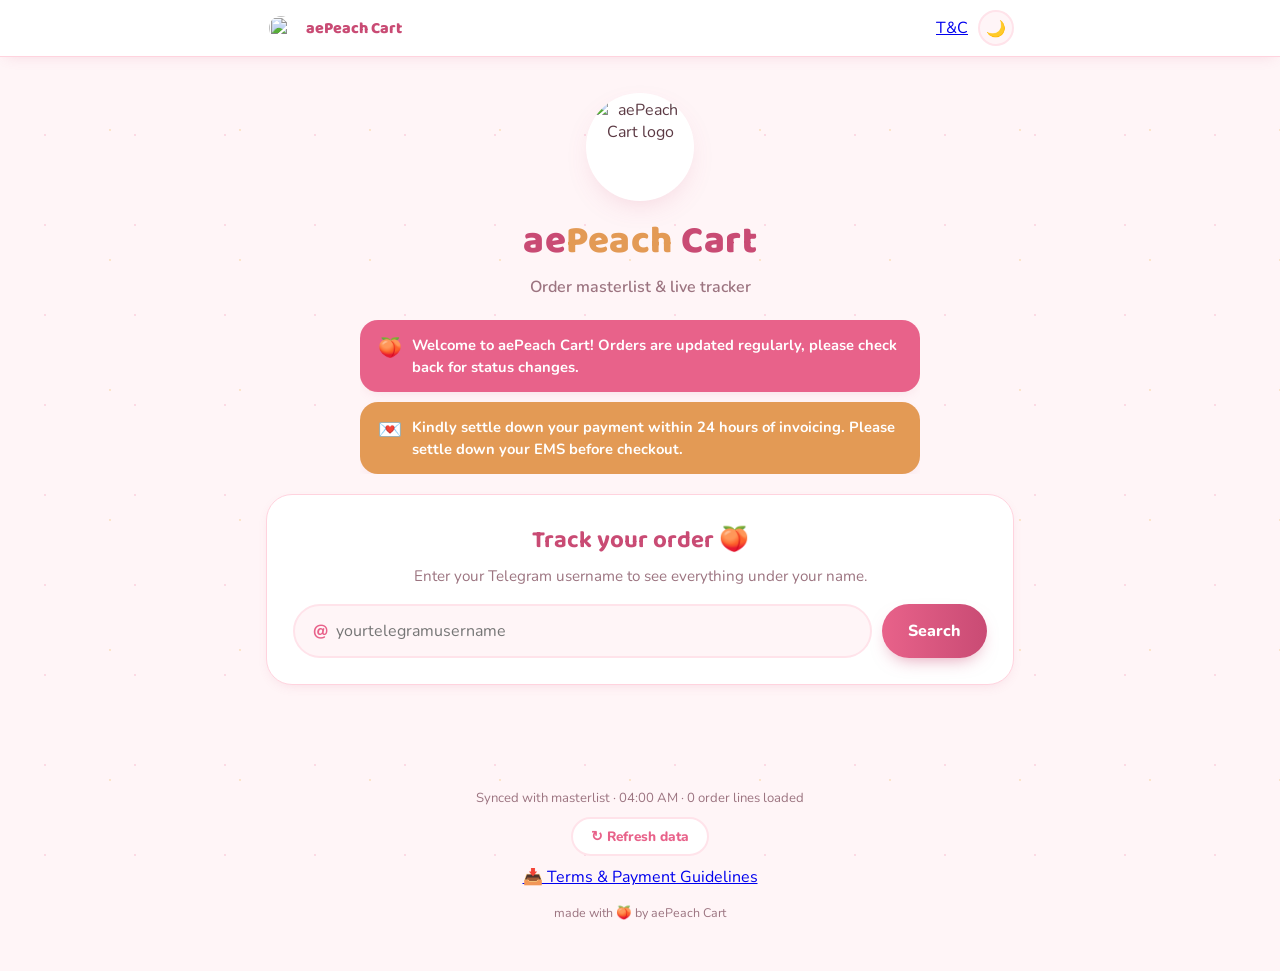
==== index.html @ 9465589e "Update index.html" ====
<!DOCTYPE html>
<html lang="en">
<head>
<meta charset="UTF-8">
<meta name="viewport" content="width=device-width, initial-scale=1.0">
<title>aePeach Cart — Order Tracker</title>
<meta name="description" content="Track your aePeach Cart group order by Telegram username.">
<link rel="icon" href="https://i.ibb.co/PGzPNH41/pcart.png">
<link rel="preconnect" href="https://fonts.googleapis.com">
<link rel="preconnect" href="https://fonts.gstatic.com" crossorigin>
<link href="https://fonts.googleapis.com/css2?family=Baloo+2:wght@500;600;700;800&family=Nunito:wght@400;600;700;800&display=swap" rel="stylesheet">
<link rel="stylesheet" href="style.css">
<script>
  // Applies saved theme before first paint, avoiding a light-mode flash.
  (function () {
    var saved = localStorage.getItem("aepeach-theme");
    if (saved === "dark" || saved === "light") {
      document.documentElement.setAttribute("data-theme", saved);
    } else if (window.matchMedia && window.matchMedia("(prefers-color-scheme: dark)").matches) {
      document.documentElement.setAttribute("data-theme", "dark");
    }
  })();
</script>
</head>
<body>

<div class="bg-sparkles" aria-hidden="true"></div>

<!-- Sticky header box -->
<header class="site-header">
  <div class="site-header__inner">
    <img src="https://i.ibb.co/PGzPNH41/pcart.png" alt="" class="site-header__logo" aria-hidden="true">
    <span class="site-header__name">aePeach Cart</span>
    <a href="terms.html" class="site-header__link">T&amp;C</a>
    <button id="themeToggle" class="theme-toggle" type="button" aria-label="Toggle dark mode">🌙</button>
  </div>
</header>

<section class="hero">
  <div class="hero__logo-wrap" id="heroLogoWrap">
    <img src="https://i.ibb.co/PGzPNH41/pcart.png" alt="aePeach Cart logo" class="hero__logo" id="logoImg">
  </div>
  <div class="hero__title-wrap" id="heroTitleWrap">
    <div>
      <h1 class="hero__title">ae<span>Peach</span> Cart</h1>
      <p class="hero__tagline">Order masterlist &amp; live tracker</p>
    </div>
  </div>

  <!-- ============================================================
       ANNOUNCEMENT BOXES
       These boxes are generated automatically from config.js —
       to add, remove, or edit a box, edit CONFIG.announcements
       in config.js. Nothing here needs to change.
       ============================================================ -->
  <div class="announcements" id="announcements">
    <div class="announcements__inner" id="announcementsInner"></div>
  </div>
</section>

<main>

  <!-- Search -->
  <section class="card search-card" aria-labelledby="searchHeading">
    <h2 id="searchHeading">Track your order 🍑</h2>
    <p class="muted">Enter your Telegram username to see everything under your name.</p>
    <form id="searchForm" class="search-form" autocomplete="off">
      <div class="search-input-wrap">
        <span class="search-at" aria-hidden="true">@</span>
        <input
          type="text"
          id="searchInput"
          placeholder="yourtelegramusername"
          aria-label="Telegram username"
          inputmode="text"
        >
      </div>
      <button type="submit" class="btn btn--primary">Search</button>
    </form>

    <!-- Recent searches — filled in automatically, saved in the visitor's
         own browser so they don't need to retype their username. -->
    <div class="recent-searches" id="recentSearches" hidden>
      <span class="recent-searches__label">Recent:</span>
      <div class="recent-searches__chips" id="recentChips"></div>
      <button type="button" class="recent-searches__clear" id="clearRecent">Clear</button>
    </div>

    <p id="searchMeta" class="search-meta" hidden></p>
  </section>

  <!-- Dashboard (appears after a search) -->
  <section class="dashboard" id="dashboard" hidden aria-labelledby="dashboardHeading">
    <h2 id="dashboardHeading" class="dashboard__title">Your order summary</h2>
    <div class="stat-grid">
      <div class="stat-card stat-card--total">
        <span class="stat-card__icon" aria-hidden="true">🧾</span>
        <span class="stat-card__num" id="statTotal">0</span>
        <span class="stat-card__label">Total Orders</span>
      </div>
      <div class="stat-card stat-card--secured">
        <span class="stat-card__icon" aria-hidden="true">🌱</span>
        <span class="stat-card__num" id="statSecured">0</span>
        <span class="stat-card__label">Secured</span>
      </div>
      <div class="stat-card stat-card--transit">
        <span class="stat-card__icon" aria-hidden="true">🚚</span>
        <span class="stat-card__num" id="statTransit">0</span>
        <span class="stat-card__label">In Transit</span>
      </div>
      <div class="stat-card stat-card--postage">
        <span class="stat-card__icon" aria-hidden="true">📦</span>
        <span class="stat-card__num" id="statPostage">0</span>
        <span class="stat-card__label">Ready for Postage</span>
      </div>
      <div class="stat-card stat-card--complete">
        <span class="stat-card__icon" aria-hidden="true">🍑</span>
        <span class="stat-card__num" id="statComplete">0</span>
        <span class="stat-card__label">Complete</span>
      </div>
      <div class="stat-card stat-card--cancel">
        <span class="stat-card__icon" aria-hidden="true">❌</span>
        <span class="stat-card__num" id="statCancel">0</span>
        <span class="stat-card__label">Cancel</span>
      </div>
    </div>

    <div class="filter-row" id="filterRow" hidden>
      <label for="statusFilter" class="filter-row__label">Filter by status:</label>
      <select id="statusFilter" class="filter-select">
        <option value="all">All Statuses</option>
        <option value="Secured">Secured</option>
        <option value="In Transit">In Transit</option>
        <option value="Ready for Postage">Ready for Postage</option>
        <option value="Complete">Complete</option>
        <option value="Cancel">Cancel</option>
      </select>
      <button type="button" id="checkoutBtn" class="btn btn--primary btn--small" hidden>
        🛒 Checkout
      </button>
    </div>
  </section>

  <!-- Results -->
  <section class="results" id="results" aria-live="polite"></section>

</main>

<footer class="site-footer">
  <p id="syncStatus" class="sync-status">Connecting to masterlist…</p>
  <button id="refreshBtn" class="btn btn--ghost btn--small" type="button">↻ Refresh data</button>
  <a href="terms.html" class="footer-link">📥 Terms &amp; Payment Guidelines</a>
  <p class="footer-credit">made with 🍑 by aePeach Cart</p>
</footer>

<!-- ============================================================
     CHECKOUT MODAL
     Opens when the customer taps "Checkout". Lists their items that
     are Ready for Postage, lets them copy the list, then continue
     to Telegram. Edit the Telegram link in config.js if it changes.
     ============================================================ -->
<div class="modal-overlay" id="checkoutModal" hidden>
  <div class="modal" role="dialog" aria-modal="true" aria-labelledby="checkoutModalTitle">
    <button type="button" class="modal__close" id="checkoutModalClose" aria-label="Close checkout">×</button>
    <h2 id="checkoutModalTitle">📦 Ready for Postage</h2>
    <p class="muted">Copy this list and send it to us on Telegram to arrange postage. You can only checkout when the postage is open. </p>
    <div class="checkout-list" id="checkoutList"></div>
    <div class="modal__actions">
      <button type="button" class="btn btn--ghost" id="copyCheckoutBtn">📋 Copy list</button>
      <a class="btn btn--primary" id="telegramCheckoutBtn" href="https://t.me/aepeachcart/8442" target="_blank" rel="noopener">
        Checkout →
      </a>
    </div>
  </div>
</div>

<script src="config.js"></script>
<script src="app.js"></script>
</body>
</html>
---- style.css ----
/* ============================================================
   aePeach Cart — THEME
   Palette pulled from the logo: blush pink, rose, peach, leaf
   green and sparkle gold, on a soft cream-pink backdrop.
   ============================================================ */

:root {
  --bg: #fff5f7;
  --bg-card: #ffffff;
  --pink-soft: #ffe3ea;
  --pink: #f6a8bf;
  --pink-deep: #e8628a;
  --pink-deeper: #c94b74;
  --peach: #fbc28c;
  --peach-deep: #e39a55;
  --gold: #f3c57a;
  --gold-deep: #b9862c;
  --lilac: #dba6cf;
  --lilac-deep: #914f83;
  --leaf: #8fbf7b;
  --leaf-deep: #3f6b2e;
  --rose-muted: #c97b84;
  --rose-muted-deep: #8a3a42;
  --ink: #5c3a44;
  --ink-muted: #9c7480;
  --line: #ffd3de;
  --radius-lg: 26px;
  --radius-md: 18px;
  --radius-sm: 12px;
  --shadow: 0 10px 30px -12px rgba(201, 75, 116, 0.25);
  --shadow-sm: 0 4px 14px -6px rgba(201, 75, 116, 0.2);
}

:root[data-theme="dark"] {
  --bg: #1c1420;
  --bg-card: #26192b;
  --pink-soft: #3d2836;
  --pink: #f6a8bf;
  --pink-deep: #f091ac;
  --pink-deeper: #ffb8cf;
  --peach: #fbc28c;
  --peach-deep: #f2a862;
  --gold: #f3c57a;
  --gold-deep: #f7d18f;
  --lilac: #dba6cf;
  --lilac-deep: #eabce0;
  --leaf: #8fbf7b;
  --leaf-deep: #a9d896;
  --rose-muted: #c97b84;
  --rose-muted-deep: #f0adb4;
  --ink: #f3e6ec;
  --ink-muted: #cba9b8;
  --line: #3d2836;
  --shadow: 0 10px 30px -12px rgba(0,0,0,0.55);
  --shadow-sm: 0 4px 14px -6px rgba(0,0,0,0.45);
}

* { box-sizing: border-box; }

html { scroll-behavior: smooth; scroll-padding-top: 76px; }

body {
  margin: 0;
  background: var(--bg);
  color: var(--ink);
  font-family: "Nunito", system-ui, sans-serif;
  min-height: 100vh;
  position: relative;
  overflow-x: hidden;
  transition: background-color 0.25s, color 0.25s;
}

/* Ambient sparkle backdrop */
.bg-sparkles {
  position: fixed;
  inset: 0;
  z-index: -1;
  pointer-events: none;
  background-image:
    radial-gradient(circle, rgba(246,168,191,0.35) 1.5px, transparent 1.5px),
    radial-gradient(circle, rgba(243,197,122,0.35) 1.5px, transparent 1.5px);
  background-size: 90px 90px, 130px 130px;
  background-position: 0 0, 45px 65px;
}

h1, h2, h3 {
  font-family: "Baloo 2", "Nunito", system-ui, sans-serif;
  color: var(--pink-deeper);
  margin: 0 0 6px;
}

.muted { color: var(--ink-muted); margin: 4px 0 0; font-size: 0.95rem; }

/* ============================================================
   ANNOUNCEMENT BOXES
   Two permanent boxes shown under the "aePeach Cart" title.
   Colors are flat (no gradient). To change text/emoji, edit
   config.js — not this file.
   ============================================================ */
.announcements {
  max-width: 560px;
  margin: 22px auto 0;
  display: grid;
  grid-template-rows: 1fr;
  text-align: left;
  transition: grid-template-rows 0.4s cubic-bezier(0.4, 0, 0.2, 1), margin 0.4s cubic-bezier(0.4, 0, 0.2, 1), opacity 0.3s ease;
}
.announcements > * { min-height: 0; overflow: hidden; }
.announcements.is-collapsed {
  grid-template-rows: 0fr;
  margin-top: 0;
  margin-bottom: 0;
  opacity: 0;
}
.announcements__inner {
  display: flex;
  flex-direction: column;
  gap: 10px;
}
.announcement-box {
  display: flex;
  align-items: flex-start;
  gap: 10px;
  padding: 14px 18px;
  border-radius: var(--radius-md);
  color: #fff;
  box-shadow: var(--shadow-sm);
}
.announcement-box--c1 { background: var(--pink-deep); }
.announcement-box--c2 { background: var(--peach-deep); }
.announcement-box--c3 { background: var(--lilac-deep); }
.announcement-box--c4 { background: var(--leaf-deep); }
.announcement-box__emoji {
  flex: 0 0 auto;
  font-size: 1.2rem;
  line-height: 1.5;
}
.announcement-box__text {
  margin: 0;
  font-weight: 700;
  font-size: 0.92rem;
  line-height: 1.5;
}

/* ---------------- Sticky header box ---------------- */
.site-header {
  position: sticky;
  top: 0;
  z-index: 40;
  background: var(--bg-card);
  border-bottom: 1px solid var(--line);
  box-shadow: var(--shadow-sm);
}
.site-header__inner {
  max-width: 780px;
  margin: 0 auto;
  padding: 10px 16px;
  display: flex;
  align-items: center;
  gap: 10px;
}
.site-header__logo {
  width: 30px;
  height: 30px;
  border-radius: 50%;
  object-fit: contain;
  background: #fff;
  padding: 3px;
  flex-shrink: 0;
}
.site-header__name {
  font-family: "Baloo 2", sans-serif;
  font-weight: 800;
  color: var(--pink-deeper);
  flex: 1;
}
.theme-toggle {
  flex-shrink: 0;
  width: 36px;
  height: 36px;
  border-radius: 50%;
  border: 2px solid var(--pink-soft);
  background: var(--bg);
  color: var(--ink);
  font-size: 1rem;
  display: flex;
  align-items: center;
  justify-content: center;
  cursor: pointer;
}
.theme-toggle:hover { border-color: var(--pink); }

/* ---------------- Hero ---------------- */
.hero {
  text-align: center;
  padding: 36px 20px 20px;
}
.hero__logo-wrap {
  display: grid;
  grid-template-rows: 1fr;
  margin-bottom: 10px;
  transition: grid-template-rows 0.4s cubic-bezier(0.4, 0, 0.2, 1), margin 0.4s cubic-bezier(0.4, 0, 0.2, 1);
}
.hero__logo-wrap > * { min-height: 0; overflow: hidden; }
.hero__logo-wrap.is-collapsed {
  grid-template-rows: 0fr;
  margin-bottom: 0;
}
.hero__logo {
  display: block;
  width: 108px;
  height: 108px;
  object-fit: contain;
  border-radius: 50%;
  background: #fff;
  box-shadow: var(--shadow);
  padding: 6px;
  margin: 0 auto;
  transition: opacity 0.3s ease, transform 0.35s cubic-bezier(0.4, 0, 0.2, 1);
}
.hero__logo-wrap.is-collapsed .hero__logo {
  opacity: 0;
  transform: scale(0.6);
}
.hero__logo--fallback {
  display: flex;
  align-items: center;
  justify-content: center;
  font-size: 3rem;
  box-sizing: border-box;
}
.hero__title-wrap {
  display: grid;
  grid-template-rows: 1fr;
  transition: grid-template-rows 0.4s cubic-bezier(0.4, 0, 0.2, 1);
}
.hero__title-wrap > * { min-height: 0; overflow: hidden; }
.hero__title-wrap.is-collapsed { grid-template-rows: 0fr; }
.hero__title {
  font-size: 2.4rem;
  font-weight: 800;
  letter-spacing: 0.5px;
  margin: 0 0 4px;
}
.hero__title span { color: var(--peach-deep); }
.hero__tagline {
  color: var(--ink-muted);
  font-weight: 600;
  margin: 4px 0 0;
}

main {
  max-width: 780px;
  margin: 0 auto;
  padding: 0 16px 60px;
  display: flex;
  flex-direction: column;
  gap: 24px;
}

.card {
  background: var(--bg-card);
  border: 1px solid var(--line);
  border-radius: var(--radius-lg);
  padding: 26px;
  box-shadow: var(--shadow-sm);
  transition: background-color 0.25s, border-color 0.25s, box-shadow 0.2s, transform 0.2s;
}

/* ---------------- Motion ---------------- */
@keyframes fadeInUp {
  from { opacity: 0; transform: translateY(10px); }
  to { opacity: 1; transform: translateY(0); }
}
.fade-in { animation: fadeInUp 0.35s ease both; }

/* ---------------- Search ---------------- */
.search-card { text-align: center; }
.search-form {
  display: flex;
  gap: 10px;
  margin-top: 18px;
  flex-wrap: wrap;
  justify-content: center;
}
.search-input-wrap {
  display: flex;
  align-items: center;
  background: var(--bg);
  border: 2px solid var(--pink-soft);
  border-radius: 999px;
  padding: 4px 4px 4px 18px;
  flex: 1;
  min-width: 220px;
  transition: border-color 0.2s;
}
.search-input-wrap:focus-within { border-color: var(--pink); }
.search-at { color: var(--pink-deep); font-weight: 800; margin-right: 4px; }
#searchInput {
  border: none;
  background: transparent;
  outline: none;
  font-family: inherit;
  font-size: 1rem;
  padding: 10px 4px;
  flex: 1;
  color: var(--ink);
}
.btn {
  border: none;
  border-radius: 999px;
  padding: 12px 26px;
  font-family: "Nunito", sans-serif;
  font-weight: 800;
  font-size: 1rem;
  cursor: pointer;
  transition: transform 0.15s, box-shadow 0.15s, opacity 0.15s;
}
.btn:active { transform: scale(0.97); }
.btn--primary {
  background: linear-gradient(90deg, var(--pink-deep), var(--pink-deeper));
  color: #fff;
  box-shadow: 0 8px 18px -8px rgba(201,75,116,0.6);
}
.btn--primary:hover { box-shadow: 0 10px 22px -6px rgba(201,75,116,0.7); }
.btn--ghost {
  background: var(--bg-card);
  color: var(--pink-deep);
  border: 2px solid var(--pink-soft);
}
.btn--ghost:hover { border-color: var(--pink); }
.btn--small { padding: 8px 18px; font-size: 0.85rem; }
.btn:disabled { opacity: 0.5; cursor: default; }

/* ---------------- Recent searches ---------------- */
.recent-searches {
  margin-top: 14px;
  align-items: center;
  gap: 8px;
  flex-wrap: wrap;
  justify-content: center;
}
.recent-searches:not([hidden]) { display: flex; }
.recent-searches__label {
  font-size: 0.78rem;
  font-weight: 700;
  color: var(--ink-muted);
}
.recent-searches__chips {
  display: flex;
  gap: 6px;
  flex-wrap: wrap;
  justify-content: center;
}
.recent-chip {
  background: var(--bg);
  border: 1.5px solid var(--pink-soft);
  color: var(--pink-deep);
  border-radius: 999px;
  padding: 5px 12px;
  font-size: 0.78rem;
  font-weight: 700;
  cursor: pointer;
  transition: border-color 0.15s, background-color 0.15s;
}
.recent-chip:hover { border-color: var(--pink); background: var(--pink-soft); }
.recent-searches__clear {
  background: none;
  border: none;
  color: var(--ink-muted);
  font-size: 0.75rem;
  font-weight: 700;
  text-decoration: underline;
  cursor: pointer;
  padding: 4px;
}
.recent-searches__clear:hover { color: var(--pink-deep); }

.search-meta {
  margin-top: 14px;
  font-weight: 700;
  color: var(--pink-deep);
}

/* ---------------- Status filter ---------------- */
.filter-row {
  align-items: center;
  justify-content: center;
  gap: 10px;
  flex-wrap: wrap;
  margin-top: 16px;
}
.filter-row:not([hidden]) { display: flex; }
.filter-row__label {
  font-weight: 700;
  font-size: 0.85rem;
  color: var(--ink-muted);
}
.filter-select {
  background: var(--bg);
  border: 2px solid var(--pink-soft);
  border-radius: 999px;
  padding: 8px 16px;
  font-family: inherit;
  font-weight: 700;
  font-size: 0.9rem;
  color: var(--ink);
  cursor: pointer;
}
.filter-select:focus-visible { outline: 3px solid var(--pink-deep); outline-offset: 2px; }

/* ---------------- Dashboard ---------------- */
.dashboard__title { text-align: center; }
.stat-grid {
  display: grid;
  grid-template-columns: repeat(3, 1fr);
  gap: 12px;
  margin-top: 16px;
}
.stat-card {
  background: var(--bg-card);
  border: 1px solid var(--line);
  border-radius: var(--radius-md);
  padding: 16px 8px;
  text-align: center;
  display: flex;
  flex-direction: column;
  align-items: center;
  gap: 4px;
  box-shadow: var(--shadow-sm);
  transition: background-color 0.25s, border-color 0.25s;
}
.stat-card__icon { font-size: 1.4rem; }
.stat-card__num {
  font-family: "Baloo 2", sans-serif;
  font-size: 1.6rem;
  font-weight: 800;
  color: var(--ink);
}
.stat-card__label {
  font-size: 0.72rem;
  font-weight: 700;
  text-transform: uppercase;
  letter-spacing: 0.4px;
  color: var(--ink-muted);
}
.stat-card--total .stat-card__num { color: var(--pink-deeper); }
.stat-card--secured .stat-card__num { color: var(--gold-deep); }
.stat-card--transit .stat-card__num { color: var(--peach-deep); }
.stat-card--postage .stat-card__num { color: var(--lilac-deep); }
.stat-card--complete .stat-card__num { color: var(--leaf-deep); }
.stat-card--cancel .stat-card__num { color: var(--rose-muted-deep); }

/* ---------------- Results ---------------- */
.results { display: flex; flex-direction: column; gap: 16px; }

.order-group__header {
  display: flex;
  justify-content: space-between;
  align-items: baseline;
  border-bottom: 2px dashed var(--pink-soft);
  padding-bottom: 10px;
  margin-bottom: 12px;
}
.order-group__tag {
  font-family: "Baloo 2", sans-serif;
  font-weight: 700;
  color: var(--pink-deeper);
}
.order-group__batch {
  font-size: 0.8rem;
  color: var(--ink-muted);
  font-weight: 700;
}

.order-row + .order-row {
  margin-top: 16px;
  padding-top: 16px;
  border-top: 1px solid var(--pink-soft);
}

.order-row__main {
  display: flex;
  align-items: center;
  gap: 10px;
  flex-wrap: wrap;
  margin-bottom: 10px;
}
.order-row__tag {
  font-weight: 800;
  color: var(--ink);
  background: var(--bg);
  padding: 3px 10px;
  border-radius: 999px;
  font-size: 0.82rem;
}
.order-row__item {
  font-weight: 700;
  flex: 1;
  min-width: 120px;
}
.order-row__qty {
  font-size: 0.78rem;
  font-weight: 800;
  color: var(--ink-muted);
  background: var(--bg);
  padding: 3px 10px;
  border-radius: 999px;
  white-space: nowrap;
}

.badge {
  font-size: 0.76rem;
  font-weight: 800;
  padding: 5px 12px;
  border-radius: 999px;
  white-space: nowrap;
}
.badge--secured { background: #fdf1dc; color: var(--gold-deep); }
.badge--transit { background: #ffefdd; color: var(--peach-deep); }
.badge--postage { background: #f7e9f3; color: var(--lilac-deep); }
.badge--complete { background: #eaf5e4; color: var(--leaf-deep); }
.badge--cancel { background: #fbeaec; color: var(--rose-muted-deep); }
.badge--other { background: var(--bg); color: var(--ink-muted); }

/* Signature step tracker — peach growth stages */
.stepper {
  display: flex;
  align-items: center;
  gap: 0;
  overflow-x: auto;
  padding: 6px 2px;
}
.stepper__step {
  display: flex;
  flex-direction: column;
  align-items: center;
  gap: 4px;
  min-width: 68px;
}
.stepper__dot {
  width: 30px;
  height: 30px;
  border-radius: 50%;
  display: flex;
  align-items: center;
  justify-content: center;
  font-size: 0.95rem;
  background: var(--bg);
  border: 2px solid var(--line);
  filter: grayscale(1);
  opacity: 0.55;
}
.stepper__step--done .stepper__dot,
.stepper__step--current .stepper__dot {
  filter: none;
  opacity: 1;
  background: var(--pink-soft);
  border-color: var(--pink);
}
.stepper__step--current .stepper__dot {
  box-shadow: 0 0 0 4px rgba(246,168,191,0.35);
}
.stepper__label {
  font-size: 0.62rem;
  font-weight: 700;
  text-align: center;
  color: var(--ink-muted);
  text-transform: uppercase;
  letter-spacing: 0.2px;
}
.stepper__step--done .stepper__label,
.stepper__step--current .stepper__label {
  color: var(--pink-deep);
}
.stepper__line {
  flex: 1;
  min-width: 16px;
  height: 3px;
  background: var(--line);
  margin-bottom: 18px;
  border-radius: 2px;
}
.stepper--cancelled {
  justify-content: center;
}
.stepper__wilted {
  font-weight: 800;
  color: var(--rose-muted-deep);
  background: #fbeaec;
  padding: 6px 16px;
  border-radius: 999px;
  font-size: 0.85rem;
}

/* ---------------- Empty state ---------------- */
.empty-state {
  text-align: center;
  padding: 30px 16px;
  color: var(--ink-muted);
}
.empty-state__emoji { font-size: 2.2rem; display: block; margin-bottom: 6px; }

/* ---------------- Checkout modal ---------------- */
.modal-overlay {
  position: fixed;
  inset: 0;
  z-index: 100;
  background: rgba(28, 20, 32, 0.45);
  align-items: center;
  justify-content: center;
  padding: 20px;
  opacity: 0;
  transition: opacity 0.25s ease;
}
.modal-overlay:not([hidden]) { display: flex; }
.modal-overlay.is-open { opacity: 1; }
.modal {
  background: var(--bg-card);
  border-radius: var(--radius-lg);
  padding: 26px;
  width: 100%;
  max-width: 480px;
  max-height: 85vh;
  overflow-y: auto;
  box-shadow: var(--shadow);
  position: relative;
  transform: translateY(14px) scale(0.98);
  transition: transform 0.25s cubic-bezier(0.4, 0, 0.2, 1);
}
.modal-overlay.is-open .modal { transform: translateY(0) scale(1); }
.modal__close {
  position: absolute;
  top: 16px;
  right: 16px;
  width: 30px;
  height: 30px;
  border-radius: 50%;
  border: none;
  background: var(--bg);
  color: var(--ink-muted);
  font-size: 1.2rem;
  line-height: 1;
  cursor: pointer;
  display: flex;
  align-items: center;
  justify-content: center;
}
.modal__close:hover { background: var(--pink-soft); color: var(--pink-deep); }
.checkout-list {
  margin: 16px 0;
  display: flex;
  flex-direction: column;
  gap: 8px;
  max-height: 45vh;
  overflow-y: auto;
}
.checkout-row {
  display: flex;
  align-items: center;
  gap: 8px;
  flex-wrap: wrap;
  background: var(--bg);
  border-radius: var(--radius-sm);
  padding: 10px 12px;
}
.checkout-row__tag {
  font-weight: 800;
  font-size: 0.8rem;
  background: var(--bg-card);
  border: 1px solid var(--line);
  padding: 3px 10px;
  border-radius: 999px;
}
.checkout-row__item { font-weight: 700; flex: 1; min-width: 100px; }
.checkout-row__qty {
  font-size: 0.78rem;
  font-weight: 800;
  color: var(--ink-muted);
}
.modal__actions {
  display: flex;
  gap: 10px;
  flex-wrap: wrap;
  margin-top: 6px;
}
.modal__actions .btn { flex: 1; min-width: 140px; text-align: center; }

/* ---------------- Footer ---------------- */
.site-footer {
  text-align: center;
  padding: 20px 16px 50px;
  display: flex;
  flex-direction: column;
  align-items: center;
  gap: 10px;
}
.sync-status { color: var(--ink-muted); font-size: 0.82rem; margin: 0; }
.footer-credit { color: var(--ink-muted); font-size: 0.78rem; margin: 6px 0 0; }

/* ---------------- Responsive ---------------- */
@media (max-width: 520px) {
  .stat-grid { grid-template-columns: repeat(2, 1fr); }
  .hero__title { font-size: 1.9rem; }
  .card { padding: 20px; }
  .search-form { flex-direction: column; }
  .btn--primary { width: 100%; }
}

/* Reduced motion */
@media (prefers-reduced-motion: reduce) {
  html { scroll-behavior: auto; }
  * { transition: none !important; }
}

/* Keyboard focus visibility */
a:focus-visible, button:focus-visible, input:focus-visible {
  outline: 3px solid var(--pink-deep);
  outline-offset: 2px;
}
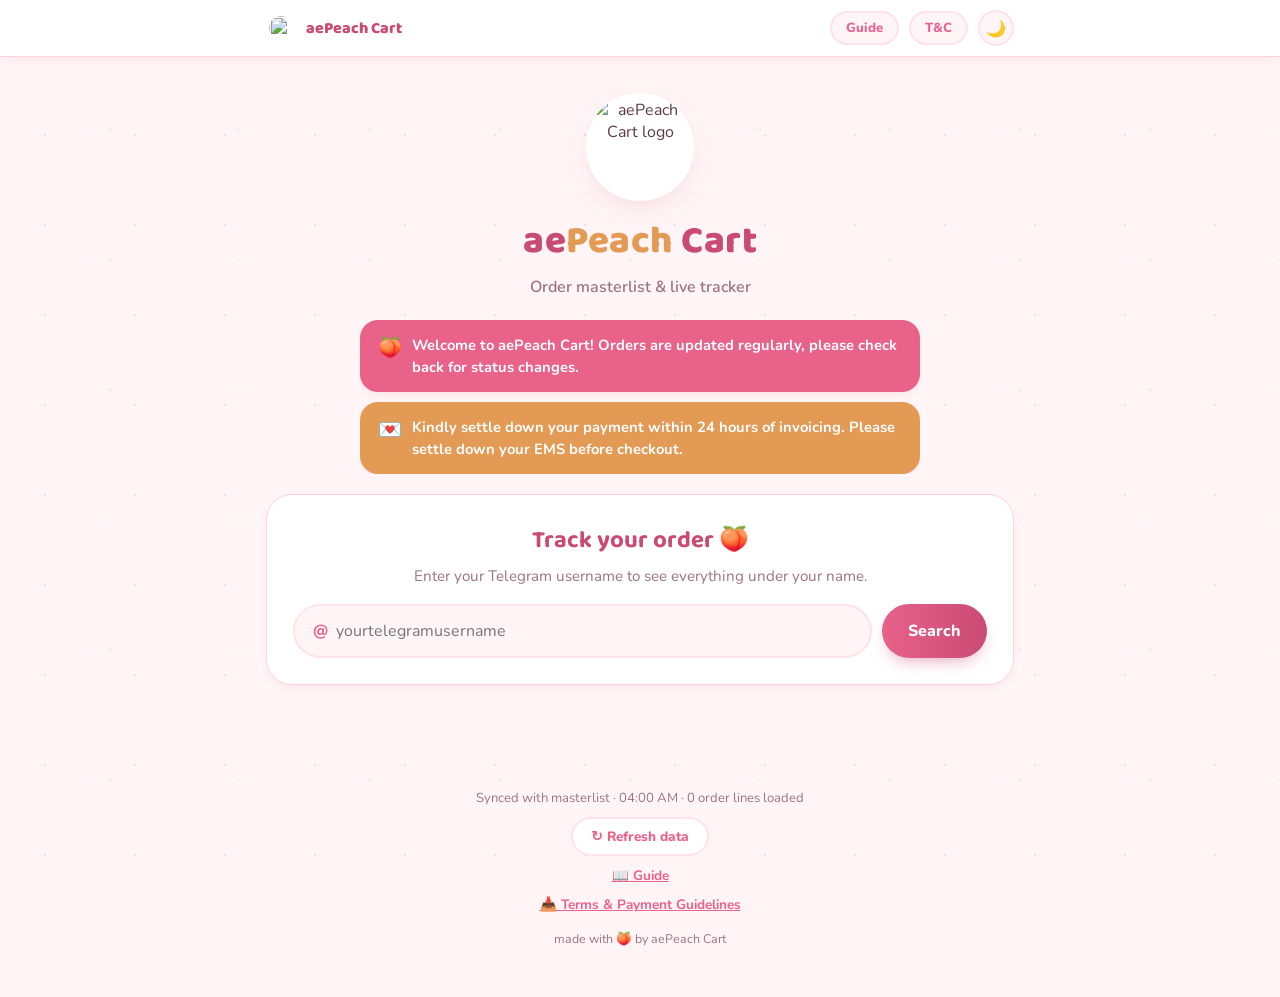
==== commit c47c242f: "Update index.html" ====
--- a/index.html
+++ b/index.html
@@ -31,6 +31,7 @@
   <div class="site-header__inner">
     <img src="https://i.ibb.co/PGzPNH41/pcart.png" alt="" class="site-header__logo" aria-hidden="true">
     <span class="site-header__name">aePeach Cart</span>
+    <a href="guide.html" class="site-header__link">Guide</a>
     <a href="terms.html" class="site-header__link">T&amp;C</a>
     <button id="themeToggle" class="theme-toggle" type="button" aria-label="Toggle dark mode">🌙</button>
   </div>
@@ -149,6 +150,7 @@
 <footer class="site-footer">
   <p id="syncStatus" class="sync-status">Connecting to masterlist…</p>
   <button id="refreshBtn" class="btn btn--ghost btn--small" type="button">↻ Refresh data</button>
+  <a href="guide.html" class="footer-link">📖 Guide</a>
   <a href="terms.html" class="footer-link">📥 Terms &amp; Payment Guidelines</a>
   <p class="footer-credit">made with 🍑 by aePeach Cart</p>
 </footer>
--- a/style.css
+++ b/style.css
@@ -174,6 +174,34 @@
   color: var(--pink-deeper);
   flex: 1;
 }
+.site-header__link {
+  flex-shrink: 0;
+  font-size: 0.82rem;
+  font-weight: 800;
+  color: var(--pink-deep);
+  text-decoration: none;
+  background: var(--bg);
+  border: 2px solid var(--pink-soft);
+  border-radius: 999px;
+  padding: 6px 14px;
+}
+.site-header__link:hover { border-color: var(--pink); }
+.site-header__back {
+  flex-shrink: 0;
+  width: 30px;
+  height: 30px;
+  border-radius: 50%;
+  display: flex;
+  align-items: center;
+  justify-content: center;
+  color: var(--pink-deep);
+  text-decoration: none;
+  font-weight: 800;
+  font-size: 1.1rem;
+  background: var(--bg);
+  border: 2px solid var(--pink-soft);
+}
+.site-header__back:hover { border-color: var(--pink); }
 .theme-toggle {
   flex-shrink: 0;
   width: 36px;
@@ -697,6 +725,113 @@
 }
 .sync-status { color: var(--ink-muted); font-size: 0.82rem; margin: 0; }
 .footer-credit { color: var(--ink-muted); font-size: 0.78rem; margin: 6px 0 0; }
+.footer-link {
+  color: var(--pink-deep);
+  font-weight: 700;
+  font-size: 0.85rem;
+  text-decoration: underline;
+}
+.footer-link:hover { color: var(--pink-deeper); }
+
+/* ---------------- Terms & Payment Guidelines page ---------------- */
+.terms-main {
+  max-width: 720px;
+  margin: 24px auto 60px;
+  padding: 0 16px;
+}
+.terms-card { line-height: 1.65; }
+.terms-title {
+  font-size: 1.3rem;
+  text-align: center;
+  margin-bottom: 22px;
+}
+.terms-card h2 {
+  font-size: 1.4rem;
+  margin-top: 30px;
+}
+.terms-card h3 {
+  font-size: 1.05rem;
+  margin-top: 22px;
+  color: var(--peach-deep);
+}
+.terms-subheading {
+  text-align: center;
+  font-weight: 700;
+  color: var(--pink-deep);
+  margin-top: 4px;
+}
+.terms-card p { color: var(--ink); margin: 10px 0; }
+.terms-card ul {
+  margin: 8px 0;
+  padding-left: 22px;
+}
+.terms-card ul ul {
+  margin: 4px 0;
+  padding-left: 20px;
+}
+.terms-card li { margin: 6px 0; color: var(--ink); }
+.terms-note { font-size: 0.88rem; color: var(--ink-muted); }
+.terms-divider {
+  border: none;
+  border-top: 2px dashed var(--pink-soft);
+  margin: 28px 0;
+}
+.terms-admins { list-style: none; padding-left: 0; }
+.terms-admins li {
+  background: var(--bg);
+  border-radius: var(--radius-sm);
+  padding: 8px 14px;
+  margin: 6px 0;
+}
+.terms-admins a {
+  color: var(--pink-deep);
+  font-weight: 800;
+  text-decoration: none;
+}
+.terms-admins a:hover { text-decoration: underline; }
+.terms-thanks {
+  text-align: center;
+  margin-top: 28px;
+  font-weight: 600;
+  color: var(--pink-deep);
+}
+
+/* ---------------- How to Use guide steps ---------------- */
+.guide-steps {
+  list-style: none;
+  margin: 24px 0 0;
+  padding: 0;
+  display: flex;
+  flex-direction: column;
+  gap: 16px;
+}
+.guide-step {
+  display: flex;
+  gap: 14px;
+  align-items: flex-start;
+  background: var(--bg);
+  border-radius: var(--radius-md);
+  padding: 16px;
+}
+.guide-step__num {
+  flex-shrink: 0;
+  width: 32px;
+  height: 32px;
+  border-radius: 50%;
+  background: var(--pink-deep);
+  color: #fff;
+  font-family: "Baloo 2", sans-serif;
+  font-weight: 800;
+  display: flex;
+  align-items: center;
+  justify-content: center;
+}
+.guide-step__body h3 {
+  margin: 2px 0 4px;
+  font-size: 1rem;
+  color: var(--pink-deeper);
+}
+.guide-step__body p { margin: 0; color: var(--ink); }
 
 /* ---------------- Responsive ---------------- */
 @media (max-width: 520px) {
@@ -705,6 +840,9 @@
   .card { padding: 20px; }
   .search-form { flex-direction: column; }
   .btn--primary { width: 100%; }
+  .site-header__name { display: none; }
+  .site-header__link { padding: 6px 10px; font-size: 0.74rem; }
+  .theme-toggle { margin-left: auto; }
 }
 
 /* Reduced motion */
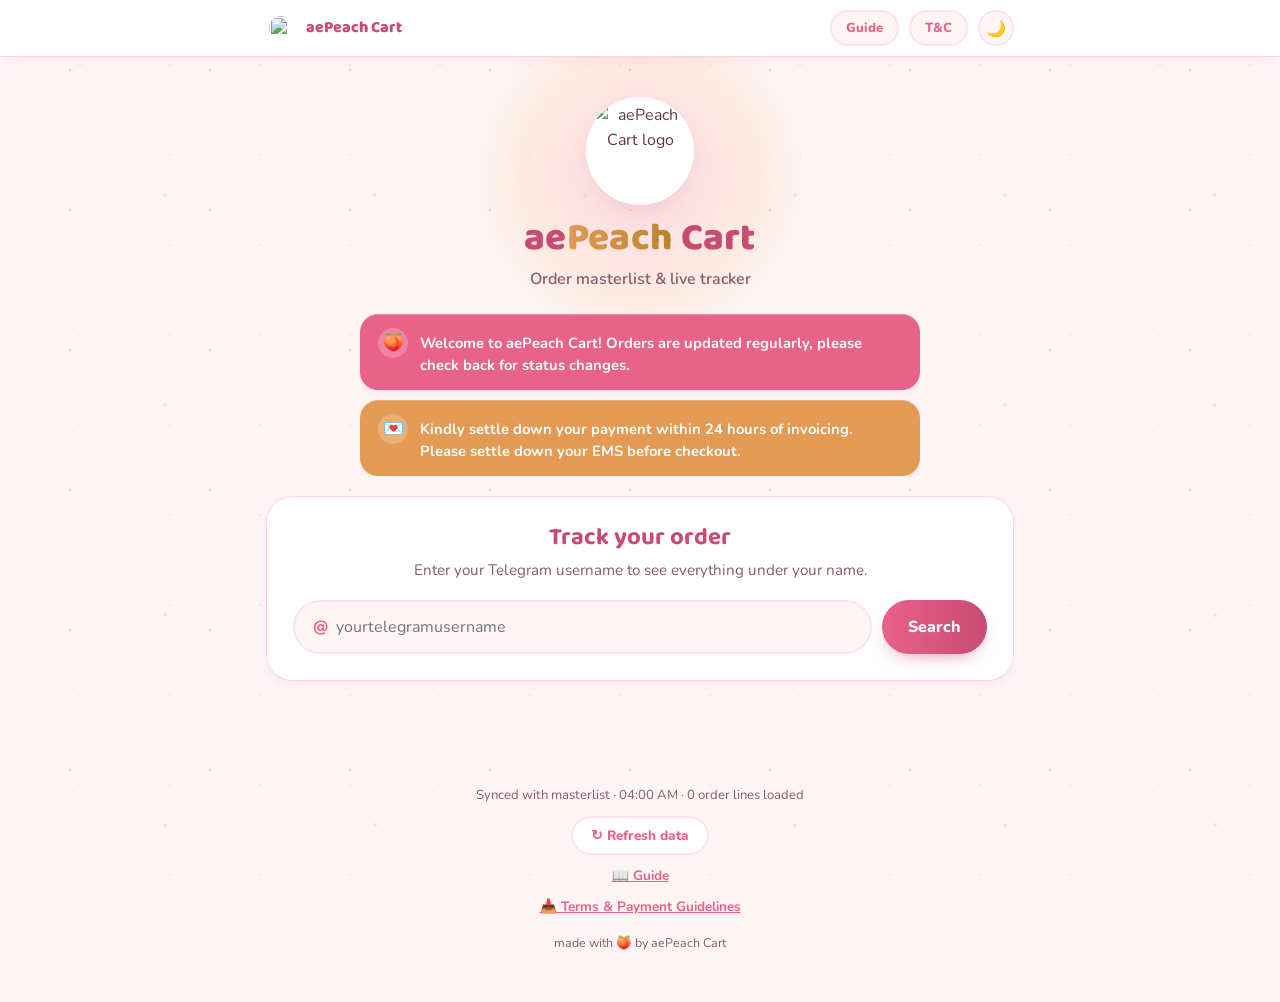
==== commit f617814f: "Update index.html" ====
--- a/index.html
+++ b/index.html
@@ -63,7 +63,7 @@
 
   <!-- Search -->
   <section class="card search-card" aria-labelledby="searchHeading">
-    <h2 id="searchHeading">Track your order 🍑</h2>
+    <h2 id="searchHeading">Track your order</h2>
     <p class="muted">Enter your Telegram username to see everything under your name.</p>
     <form id="searchForm" class="search-form" autocomplete="off">
       <div class="search-input-wrap">
@@ -100,7 +100,7 @@
         <span class="stat-card__label">Total Orders</span>
       </div>
       <div class="stat-card stat-card--secured">
-        <span class="stat-card__icon" aria-hidden="true">🌱</span>
+        <span class="stat-card__icon" aria-hidden="true">🛒</span>
         <span class="stat-card__num" id="statSecured">0</span>
         <span class="stat-card__label">Secured</span>
       </div>
@@ -137,7 +137,7 @@
         <option value="Cancel">Cancel</option>
       </select>
       <button type="button" id="checkoutBtn" class="btn btn--primary btn--small" hidden>
-        🛒 Checkout
+        📮 Checkout
       </button>
     </div>
   </section>
--- a/style.css
+++ b/style.css
@@ -22,13 +22,22 @@
   --rose-muted: #c97b84;
   --rose-muted-deep: #8a3a42;
   --ink: #5c3a44;
-  --ink-muted: #9c7480;
+  --ink-muted: #8a5b68;
   --line: #ffd3de;
   --radius-lg: 26px;
   --radius-md: 18px;
   --radius-sm: 12px;
   --shadow: 0 10px 30px -12px rgba(201, 75, 116, 0.25);
   --shadow-sm: 0 4px 14px -6px rgba(201, 75, 116, 0.2);
+  /* Tints for status badges — kept separate from the -deep text colors
+     so backgrounds don't collide with text when dark mode flips the
+     text colors from dark-on-light to light-on-dark. */
+  --tint-gold: #fdf1dc;
+  --tint-peach: #ffefdd;
+  --tint-lilac: #f7e9f3;
+  --tint-leaf: #eaf5e4;
+  --tint-rose: #fbeaec;
+  --tint-neutral: #fff0f4;
 }
 
 :root[data-theme="dark"] {
@@ -53,6 +62,12 @@
   --line: #3d2836;
   --shadow: 0 10px 30px -12px rgba(0,0,0,0.55);
   --shadow-sm: 0 4px 14px -6px rgba(0,0,0,0.45);
+  --tint-gold: #3a2f1a;
+  --tint-peach: #3a2a1a;
+  --tint-lilac: #34233a;
+  --tint-leaf: #1f3020;
+  --tint-rose: #3a2226;
+  --tint-neutral: #2c1f28;
 }
 
 * { box-sizing: border-box; }
@@ -64,32 +79,42 @@
   background: var(--bg);
   color: var(--ink);
   font-family: "Nunito", system-ui, sans-serif;
+  line-height: 1.55;
   min-height: 100vh;
   position: relative;
   overflow-x: hidden;
   transition: background-color 0.25s, color 0.25s;
 }
 
-/* Ambient sparkle backdrop */
+/* Ambient sparkle backdrop — layered at different sizes/opacities so it
+   reads as scattered petals rather than a uniform repeating grid. */
 .bg-sparkles {
   position: fixed;
   inset: 0;
   z-index: -1;
   pointer-events: none;
   background-image:
-    radial-gradient(circle, rgba(246,168,191,0.35) 1.5px, transparent 1.5px),
-    radial-gradient(circle, rgba(243,197,122,0.35) 1.5px, transparent 1.5px);
-  background-size: 90px 90px, 130px 130px;
-  background-position: 0 0, 45px 65px;
+    radial-gradient(circle, rgba(232, 98, 138, 0.28) 1.5px, transparent 1.5px),
+    radial-gradient(circle, rgba(243, 197, 122, 0.3) 1.8px, transparent 1.8px),
+    radial-gradient(circle, rgba(246, 168, 191, 0.22) 1px, transparent 1px);
+  background-size: 140px 140px, 210px 210px, 90px 90px;
+  background-position: 0 0, 60px 90px, 35px 20px;
+}
+:root[data-theme="dark"] .bg-sparkles {
+  background-image:
+    radial-gradient(circle, rgba(240, 145, 172, 0.2) 1.5px, transparent 1.5px),
+    radial-gradient(circle, rgba(243, 197, 122, 0.16) 1.8px, transparent 1.8px),
+    radial-gradient(circle, rgba(240, 145, 172, 0.12) 1px, transparent 1px);
 }
 
 h1, h2, h3 {
   font-family: "Baloo 2", "Nunito", system-ui, sans-serif;
   color: var(--pink-deeper);
+  line-height: 1.25;
   margin: 0 0 6px;
 }
 
-.muted { color: var(--ink-muted); margin: 4px 0 0; font-size: 0.95rem; }
+.muted { color: var(--ink-muted); margin: 4px 0 0; font-size: 0.95rem; line-height: 1.5; }
 
 /* ============================================================
    ANNOUNCEMENT BOXES
@@ -120,11 +145,11 @@
 .announcement-box {
   display: flex;
   align-items: flex-start;
-  gap: 10px;
+  gap: 12px;
   padding: 14px 18px;
   border-radius: var(--radius-md);
   color: #fff;
-  box-shadow: var(--shadow-sm);
+  box-shadow: var(--shadow-sm), inset 0 1px 0 rgba(255,255,255,0.25);
 }
 .announcement-box--c1 { background: var(--pink-deep); }
 .announcement-box--c2 { background: var(--peach-deep); }
@@ -132,11 +157,18 @@
 .announcement-box--c4 { background: var(--leaf-deep); }
 .announcement-box__emoji {
   flex: 0 0 auto;
-  font-size: 1.2rem;
-  line-height: 1.5;
+  width: 30px;
+  height: 30px;
+  display: flex;
+  align-items: center;
+  justify-content: center;
+  border-radius: 50%;
+  background: rgba(255,255,255,0.22);
+  font-size: 1.05rem;
 }
 .announcement-box__text {
   margin: 0;
+  padding-top: 4px;
   font-weight: 700;
   font-size: 0.92rem;
   line-height: 1.5;
@@ -220,8 +252,22 @@
 
 /* ---------------- Hero ---------------- */
 .hero {
+  position: relative;
   text-align: center;
-  padding: 36px 20px 20px;
+  padding: 40px 20px 20px;
+}
+.hero::before {
+  content: "";
+  position: absolute;
+  top: -40px;
+  left: 50%;
+  width: 320px;
+  height: 320px;
+  transform: translateX(-50%);
+  background: radial-gradient(circle, rgba(246,168,191,0.35), rgba(243,197,122,0.18) 55%, transparent 72%);
+  filter: blur(6px);
+  pointer-events: none;
+  z-index: -1;
 }
 .hero__logo-wrap {
   display: grid;
@@ -233,6 +279,10 @@
 .hero__logo-wrap.is-collapsed {
   grid-template-rows: 0fr;
   margin-bottom: 0;
+}
+@keyframes logoFloat {
+  0%, 100% { transform: translateY(0); }
+  50% { transform: translateY(-6px); }
 }
 .hero__logo {
   display: block;
@@ -244,6 +294,7 @@
   box-shadow: var(--shadow);
   padding: 6px;
   margin: 0 auto;
+  animation: logoFloat 5s ease-in-out infinite;
   transition: opacity 0.3s ease, transform 0.35s cubic-bezier(0.4, 0, 0.2, 1);
 }
 .hero__logo-wrap.is-collapsed .hero__logo {
@@ -265,12 +316,17 @@
 .hero__title-wrap > * { min-height: 0; overflow: hidden; }
 .hero__title-wrap.is-collapsed { grid-template-rows: 0fr; }
 .hero__title {
-  font-size: 2.4rem;
-  font-weight: 800;
-  letter-spacing: 0.5px;
+  font-size: clamp(1.7rem, 6vw, 2.4rem);
+  font-weight: 800;
+  letter-spacing: 0.3px;
   margin: 0 0 4px;
 }
-.hero__title span { color: var(--peach-deep); }
+.hero__title span {
+  background: linear-gradient(90deg, var(--peach-deep), var(--gold-deep));
+  -webkit-background-clip: text;
+  background-clip: text;
+  color: transparent;
+}
 .hero__tagline {
   color: var(--ink-muted);
   font-weight: 600;
@@ -292,7 +348,7 @@
   border-radius: var(--radius-lg);
   padding: 26px;
   box-shadow: var(--shadow-sm);
-  transition: background-color 0.25s, border-color 0.25s, box-shadow 0.2s, transform 0.2s;
+  transition: background-color 0.25s, border-color 0.25s;
 }
 
 /* ---------------- Motion ---------------- */
@@ -342,7 +398,7 @@
   font-weight: 800;
   font-size: 1rem;
   cursor: pointer;
-  transition: transform 0.15s, box-shadow 0.15s, opacity 0.15s;
+  transition: transform 0.15s ease, box-shadow 0.15s ease, opacity 0.15s ease, border-color 0.15s ease, background-color 0.15s ease;
 }
 .btn:active { transform: scale(0.97); }
 .btn--primary {
@@ -350,15 +406,16 @@
   color: #fff;
   box-shadow: 0 8px 18px -8px rgba(201,75,116,0.6);
 }
-.btn--primary:hover { box-shadow: 0 10px 22px -6px rgba(201,75,116,0.7); }
+.btn--primary:hover { box-shadow: 0 12px 24px -8px rgba(201,75,116,0.75); transform: translateY(-2px); }
+.btn--primary:active { transform: translateY(0) scale(0.97); }
 .btn--ghost {
   background: var(--bg-card);
   color: var(--pink-deep);
   border: 2px solid var(--pink-soft);
 }
-.btn--ghost:hover { border-color: var(--pink); }
+.btn--ghost:hover { border-color: var(--pink); background: var(--pink-soft); transform: translateY(-1px); }
 .btn--small { padding: 8px 18px; font-size: 0.85rem; }
-.btn:disabled { opacity: 0.5; cursor: default; }
+.btn:disabled { opacity: 0.5; cursor: default; transform: none !important; }
 
 /* ---------------- Recent searches ---------------- */
 .recent-searches {
@@ -449,16 +506,26 @@
   background: var(--bg-card);
   border: 1px solid var(--line);
   border-radius: var(--radius-md);
-  padding: 16px 8px;
+  padding: 18px 8px;
   text-align: center;
   display: flex;
   flex-direction: column;
   align-items: center;
-  gap: 4px;
+  gap: 6px;
   box-shadow: var(--shadow-sm);
-  transition: background-color 0.25s, border-color 0.25s;
-}
-.stat-card__icon { font-size: 1.4rem; }
+  transition: background-color 0.25s, border-color 0.25s, transform 0.2s ease, box-shadow 0.2s ease;
+}
+.stat-card:hover { transform: translateY(-3px); box-shadow: var(--shadow); }
+.stat-card__icon {
+  font-size: 1.15rem;
+  width: 34px;
+  height: 34px;
+  display: flex;
+  align-items: center;
+  justify-content: center;
+  border-radius: 50%;
+  background: var(--bg);
+}
 .stat-card__num {
   font-family: "Baloo 2", sans-serif;
   font-size: 1.6rem;
@@ -481,6 +548,16 @@
 
 /* ---------------- Results ---------------- */
 .results { display: flex; flex-direction: column; gap: 16px; }
+.order-group {
+  transition: transform 0.2s ease, box-shadow 0.2s ease, border-color 0.2s;
+  animation: fadeInUp 0.35s ease both;
+}
+.order-group:hover { transform: translateY(-2px); box-shadow: var(--shadow); border-color: var(--pink-soft); }
+.results .order-group:nth-child(1) { animation-delay: 0.02s; }
+.results .order-group:nth-child(2) { animation-delay: 0.07s; }
+.results .order-group:nth-child(3) { animation-delay: 0.12s; }
+.results .order-group:nth-child(4) { animation-delay: 0.17s; }
+.results .order-group:nth-child(n+5) { animation-delay: 0.2s; }
 
 .order-group__header {
   display: flex;
@@ -544,11 +621,11 @@
   border-radius: 999px;
   white-space: nowrap;
 }
-.badge--secured { background: #fdf1dc; color: var(--gold-deep); }
-.badge--transit { background: #ffefdd; color: var(--peach-deep); }
-.badge--postage { background: #f7e9f3; color: var(--lilac-deep); }
-.badge--complete { background: #eaf5e4; color: var(--leaf-deep); }
-.badge--cancel { background: #fbeaec; color: var(--rose-muted-deep); }
+.badge--secured { background: var(--tint-gold); color: var(--gold-deep); }
+.badge--transit { background: var(--tint-peach); color: var(--peach-deep); }
+.badge--postage { background: var(--tint-lilac); color: var(--lilac-deep); }
+.badge--complete { background: var(--tint-leaf); color: var(--leaf-deep); }
+.badge--cancel { background: var(--tint-rose); color: var(--rose-muted-deep); }
 .badge--other { background: var(--bg); color: var(--ink-muted); }
 
 /* Signature step tracker — peach growth stages */
@@ -615,7 +692,7 @@
 .stepper__wilted {
   font-weight: 800;
   color: var(--rose-muted-deep);
-  background: #fbeaec;
+  background: var(--tint-rose);
   padding: 6px 16px;
   border-radius: 999px;
   font-size: 0.85rem;
@@ -836,11 +913,10 @@
 /* ---------------- Responsive ---------------- */
 @media (max-width: 520px) {
   .stat-grid { grid-template-columns: repeat(2, 1fr); }
-  .hero__title { font-size: 1.9rem; }
   .card { padding: 20px; }
   .search-form { flex-direction: column; }
   .btn--primary { width: 100%; }
-  .site-header__name { display: none; }
+  .site-header__inner { flex-wrap: wrap; row-gap: 8px; }
   .site-header__link { padding: 6px 10px; font-size: 0.74rem; }
   .theme-toggle { margin-left: auto; }
 }
@@ -848,7 +924,7 @@
 /* Reduced motion */
 @media (prefers-reduced-motion: reduce) {
   html { scroll-behavior: auto; }
-  * { transition: none !important; }
+  * { transition: none !important; animation: none !important; }
 }
 
 /* Keyboard focus visibility */
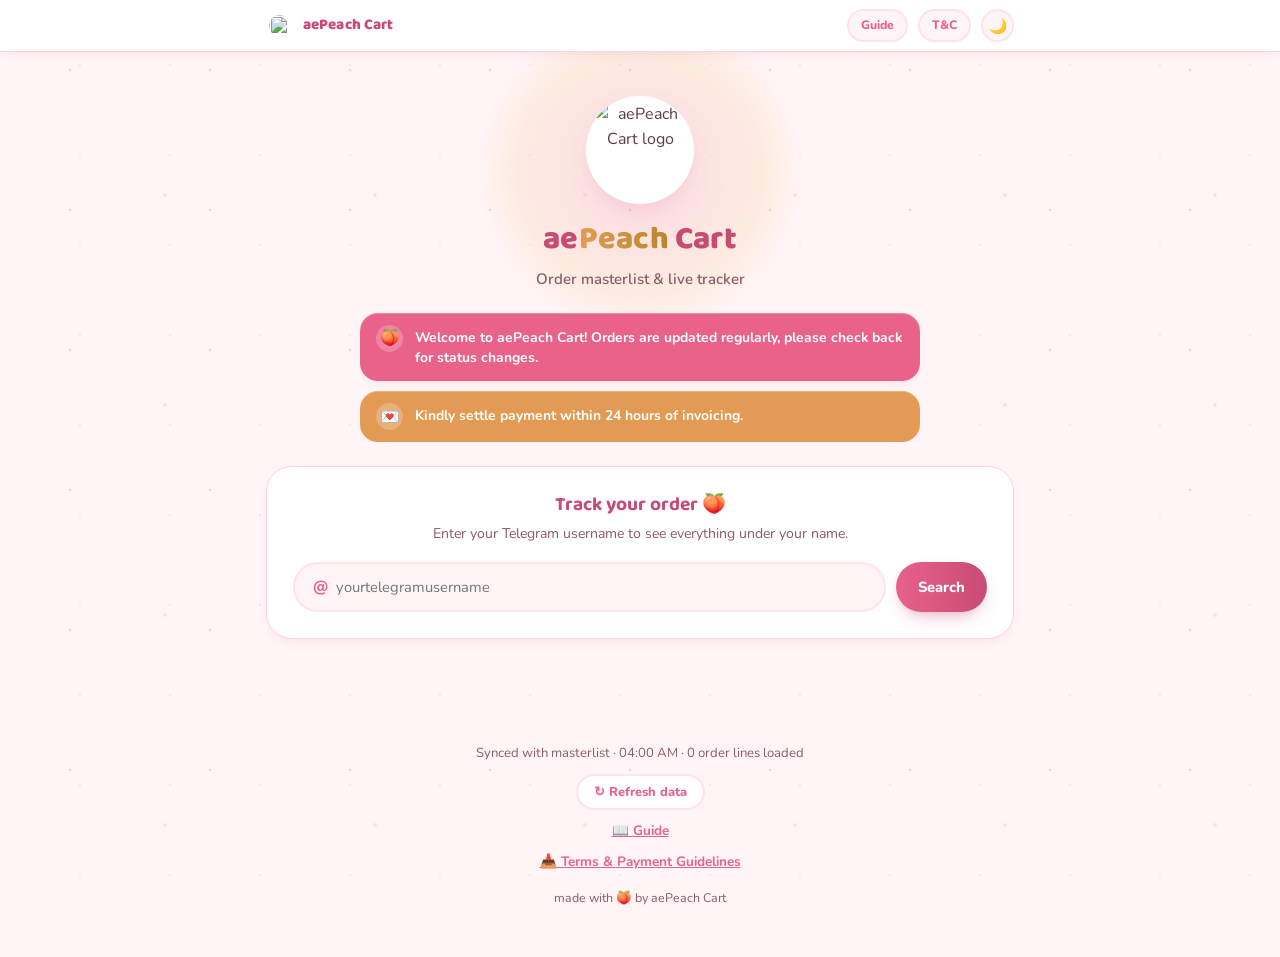
==== commit 61dbd39f: "Update index.html" ====
--- a/index.html
+++ b/index.html
@@ -8,7 +8,7 @@
 <link rel="icon" href="https://i.ibb.co/PGzPNH41/pcart.png">
 <link rel="preconnect" href="https://fonts.googleapis.com">
 <link rel="preconnect" href="https://fonts.gstatic.com" crossorigin>
-<link href="https://fonts.googleapis.com/css2?family=Baloo+2:wght@500;600;700;800&family=Nunito:wght@400;600;700;800&display=swap" rel="stylesheet">
+<link href="https://fonts.googleapis.com/css2?family=Baloo+2:wght@600;700;800&family=Nunito:wght@400;600;700;800&display=swap" rel="stylesheet">
 <link rel="stylesheet" href="style.css">
 <script>
   // Applies saved theme before first paint, avoiding a light-mode flash.
@@ -63,7 +63,7 @@
 
   <!-- Search -->
   <section class="card search-card" aria-labelledby="searchHeading">
-    <h2 id="searchHeading">Track your order</h2>
+    <h2 id="searchHeading">Track your order 🍑</h2>
     <p class="muted">Enter your Telegram username to see everything under your name.</p>
     <form id="searchForm" class="search-form" autocomplete="off">
       <div class="search-input-wrap">
--- a/style.css
+++ b/style.css
@@ -38,6 +38,9 @@
   --tint-leaf: #eaf5e4;
   --tint-rose: #fbeaec;
   --tint-neutral: #fff0f4;
+  /* Fixed alert red — same value in both themes so it always reads as
+     "urgent" against white text, regardless of light/dark mode. */
+  --urgent-bg: #d6435a;
 }
 
 :root[data-theme="dark"] {
@@ -113,8 +116,10 @@
   line-height: 1.25;
   margin: 0 0 6px;
 }
-
-.muted { color: var(--ink-muted); margin: 4px 0 0; font-size: 0.95rem; line-height: 1.5; }
+h2 { font-size: clamp(1.05rem, 2.4vw, 1.2rem); }
+h3 { font-size: 1rem; }
+
+.muted { color: var(--ink-muted); margin: 4px 0 0; font-size: 0.88rem; line-height: 1.5; }
 
 /* ============================================================
    ANNOUNCEMENT BOXES
@@ -146,7 +151,7 @@
   display: flex;
   align-items: flex-start;
   gap: 12px;
-  padding: 14px 18px;
+  padding: 12px 16px;
   border-radius: var(--radius-md);
   color: #fff;
   box-shadow: var(--shadow-sm), inset 0 1px 0 rgba(255,255,255,0.25);
@@ -155,22 +160,45 @@
 .announcement-box--c2 { background: var(--peach-deep); }
 .announcement-box--c3 { background: var(--lilac-deep); }
 .announcement-box--c4 { background: var(--leaf-deep); }
+.announcement-box--urgent {
+  background: var(--urgent-bg);
+  position: relative;
+  animation: urgentPulse 2.2s ease-in-out infinite;
+}
+.announcement-box--urgent::after {
+  content: "URGENT";
+  position: absolute;
+  top: -9px;
+  right: 14px;
+  background: #fff;
+  color: var(--urgent-bg);
+  font-size: 0.58rem;
+  font-weight: 800;
+  letter-spacing: 0.5px;
+  padding: 2px 9px;
+  border-radius: 999px;
+  box-shadow: var(--shadow-sm);
+}
+@keyframes urgentPulse {
+  0%, 100% { box-shadow: var(--shadow-sm), inset 0 1px 0 rgba(255,255,255,0.25); }
+  50% { box-shadow: 0 0 0 5px rgba(214,67,90,0.25), inset 0 1px 0 rgba(255,255,255,0.25); }
+}
 .announcement-box__emoji {
   flex: 0 0 auto;
-  width: 30px;
-  height: 30px;
+  width: 27px;
+  height: 27px;
   display: flex;
   align-items: center;
   justify-content: center;
   border-radius: 50%;
   background: rgba(255,255,255,0.22);
-  font-size: 1.05rem;
+  font-size: 0.98rem;
 }
 .announcement-box__text {
   margin: 0;
-  padding-top: 4px;
-  font-weight: 700;
-  font-size: 0.92rem;
+  padding-top: 3px;
+  font-weight: 700;
+  font-size: 0.87rem;
   line-height: 1.5;
 }
 
@@ -186,14 +214,14 @@
 .site-header__inner {
   max-width: 780px;
   margin: 0 auto;
-  padding: 10px 16px;
+  padding: 9px 16px;
   display: flex;
   align-items: center;
   gap: 10px;
 }
 .site-header__logo {
-  width: 30px;
-  height: 30px;
+  width: 27px;
+  height: 27px;
   border-radius: 50%;
   object-fit: contain;
   background: #fff;
@@ -203,25 +231,27 @@
 .site-header__name {
   font-family: "Baloo 2", sans-serif;
   font-weight: 800;
+  font-size: 0.95rem;
+  letter-spacing: 0.1px;
   color: var(--pink-deeper);
   flex: 1;
 }
 .site-header__link {
   flex-shrink: 0;
-  font-size: 0.82rem;
+  font-size: 0.76rem;
   font-weight: 800;
   color: var(--pink-deep);
   text-decoration: none;
   background: var(--bg);
   border: 2px solid var(--pink-soft);
   border-radius: 999px;
-  padding: 6px 14px;
+  padding: 5px 12px;
 }
 .site-header__link:hover { border-color: var(--pink); }
 .site-header__back {
   flex-shrink: 0;
-  width: 30px;
-  height: 30px;
+  width: 27px;
+  height: 27px;
   border-radius: 50%;
   display: flex;
   align-items: center;
@@ -229,20 +259,20 @@
   color: var(--pink-deep);
   text-decoration: none;
   font-weight: 800;
-  font-size: 1.1rem;
+  font-size: 1rem;
   background: var(--bg);
   border: 2px solid var(--pink-soft);
 }
 .site-header__back:hover { border-color: var(--pink); }
 .theme-toggle {
   flex-shrink: 0;
-  width: 36px;
-  height: 36px;
+  width: 33px;
+  height: 33px;
   border-radius: 50%;
   border: 2px solid var(--pink-soft);
   background: var(--bg);
   color: var(--ink);
-  font-size: 1rem;
+  font-size: 0.92rem;
   display: flex;
   align-items: center;
   justify-content: center;
@@ -254,7 +284,7 @@
 .hero {
   position: relative;
   text-align: center;
-  padding: 40px 20px 20px;
+  padding: 44px 20px 24px;
 }
 .hero::before {
   content: "";
@@ -272,7 +302,7 @@
 .hero__logo-wrap {
   display: grid;
   grid-template-rows: 1fr;
-  margin-bottom: 10px;
+  margin-bottom: 16px;
   transition: grid-template-rows 0.4s cubic-bezier(0.4, 0, 0.2, 1), margin 0.4s cubic-bezier(0.4, 0, 0.2, 1);
 }
 .hero__logo-wrap > * { min-height: 0; overflow: hidden; }
@@ -316,10 +346,10 @@
 .hero__title-wrap > * { min-height: 0; overflow: hidden; }
 .hero__title-wrap.is-collapsed { grid-template-rows: 0fr; }
 .hero__title {
-  font-size: clamp(1.7rem, 6vw, 2.4rem);
-  font-weight: 800;
-  letter-spacing: 0.3px;
-  margin: 0 0 4px;
+  font-size: clamp(1.45rem, 5vw, 2rem);
+  font-weight: 800;
+  letter-spacing: 0.2px;
+  margin: 0 0 8px;
 }
 .hero__title span {
   background: linear-gradient(90deg, var(--peach-deep), var(--gold-deep));
@@ -330,7 +360,9 @@
 .hero__tagline {
   color: var(--ink-muted);
   font-weight: 600;
-  margin: 4px 0 0;
+  font-size: clamp(0.85rem, 2vw, 0.94rem);
+  line-height: 1.5;
+  margin: 6px 0 0;
 }
 
 main {
@@ -385,22 +417,29 @@
   background: transparent;
   outline: none;
   font-family: inherit;
-  font-size: 1rem;
-  padding: 10px 4px;
+  font-size: 0.92rem;
+  padding: 9px 4px;
   flex: 1;
   color: var(--ink);
 }
 .btn {
   border: none;
   border-radius: 999px;
-  padding: 12px 26px;
+  padding: 10px 22px;
   font-family: "Nunito", sans-serif;
   font-weight: 800;
-  font-size: 1rem;
+  font-size: 0.92rem;
   cursor: pointer;
   transition: transform 0.15s ease, box-shadow 0.15s ease, opacity 0.15s ease, border-color 0.15s ease, background-color 0.15s ease;
 }
 .btn:active { transform: scale(0.97); }
+.btn:disabled,
+#searchInput:disabled {
+  opacity: 0.55;
+  cursor: not-allowed;
+  transform: none !important;
+  box-shadow: none !important;
+}
 .btn--primary {
   background: linear-gradient(90deg, var(--pink-deep), var(--pink-deeper));
   color: #fff;
@@ -414,7 +453,7 @@
   border: 2px solid var(--pink-soft);
 }
 .btn--ghost:hover { border-color: var(--pink); background: var(--pink-soft); transform: translateY(-1px); }
-.btn--small { padding: 8px 18px; font-size: 0.85rem; }
+.btn--small { padding: 7px 16px; font-size: 0.8rem; }
 .btn:disabled { opacity: 0.5; cursor: default; transform: none !important; }
 
 /* ---------------- Recent searches ---------------- */
@@ -497,47 +536,48 @@
 /* ---------------- Dashboard ---------------- */
 .dashboard__title { text-align: center; }
 .stat-grid {
-  display: grid;
-  grid-template-columns: repeat(3, 1fr);
-  gap: 12px;
+  display: flex;
+  align-items: flex-start;
+  justify-content: space-between;
+  gap: 6px;
   margin-top: 16px;
-}
-.stat-card {
   background: var(--bg-card);
   border: 1px solid var(--line);
-  border-radius: var(--radius-md);
-  padding: 18px 8px;
+  border-radius: var(--radius-lg);
+  padding: 22px 14px;
+  box-shadow: var(--shadow-sm);
+  transition: background-color 0.25s, border-color 0.25s;
+}
+.stat-card {
+  background: transparent;
+  border: none;
+  padding: 0;
   text-align: center;
   display: flex;
   flex-direction: column;
   align-items: center;
-  gap: 6px;
-  box-shadow: var(--shadow-sm);
-  transition: background-color 0.25s, border-color 0.25s, transform 0.2s ease, box-shadow 0.2s ease;
-}
-.stat-card:hover { transform: translateY(-3px); box-shadow: var(--shadow); }
-.stat-card__icon {
-  font-size: 1.15rem;
-  width: 34px;
-  height: 34px;
-  display: flex;
-  align-items: center;
-  justify-content: center;
-  border-radius: 50%;
-  background: var(--bg);
-}
+  gap: 4px;
+  flex: 1 1 0;
+  min-width: 0;
+  box-shadow: none;
+  transition: none;
+}
+.stat-card:hover { transform: none; box-shadow: none; }
+.stat-card__icon { display: none; }
 .stat-card__num {
   font-family: "Baloo 2", sans-serif;
-  font-size: 1.6rem;
+  font-size: 1.55rem;
   font-weight: 800;
   color: var(--ink);
+  line-height: 1;
 }
 .stat-card__label {
-  font-size: 0.72rem;
+  font-size: 0.64rem;
   font-weight: 700;
   text-transform: uppercase;
-  letter-spacing: 0.4px;
-  color: var(--ink-muted);
+  letter-spacing: 0.3px;
+  color: var(--ink-muted);
+  line-height: 1.25;
 }
 .stat-card--total .stat-card__num { color: var(--pink-deeper); }
 .stat-card--secured .stat-card__num { color: var(--gold-deep); }
@@ -547,8 +587,9 @@
 .stat-card--cancel .stat-card__num { color: var(--rose-muted-deep); }
 
 /* ---------------- Results ---------------- */
-.results { display: flex; flex-direction: column; gap: 16px; }
+.results { display: flex; flex-direction: column; gap: 12px; }
 .order-group {
+  padding: 18px;
   transition: transform 0.2s ease, box-shadow 0.2s ease, border-color 0.2s;
   animation: fadeInUp 0.35s ease both;
 }
@@ -564,60 +605,70 @@
   justify-content: space-between;
   align-items: baseline;
   border-bottom: 2px dashed var(--pink-soft);
-  padding-bottom: 10px;
-  margin-bottom: 12px;
+  padding-bottom: 8px;
+  margin-bottom: 10px;
 }
 .order-group__tag {
   font-family: "Baloo 2", sans-serif;
   font-weight: 700;
+  font-size: 0.95rem;
   color: var(--pink-deeper);
 }
 .order-group__batch {
-  font-size: 0.8rem;
+  font-size: 0.72rem;
   color: var(--ink-muted);
   font-weight: 700;
 }
 
 .order-row + .order-row {
-  margin-top: 16px;
-  padding-top: 16px;
+  margin-top: 12px;
+  padding-top: 12px;
   border-top: 1px solid var(--pink-soft);
 }
 
 .order-row__main {
   display: flex;
   align-items: center;
-  gap: 10px;
+  gap: 6px;
   flex-wrap: wrap;
-  margin-bottom: 10px;
-}
+  margin-bottom: 8px;
+}
+.order-row__line1,
+.order-row__line2 {
+  display: flex;
+  align-items: center;
+  gap: 6px;
+  flex-wrap: wrap;
+}
+.order-row__line1 { flex: 1; min-width: 140px; }
 .order-row__tag {
   font-weight: 800;
   color: var(--ink);
   background: var(--bg);
-  padding: 3px 10px;
+  padding: 2px 8px;
   border-radius: 999px;
-  font-size: 0.82rem;
+  font-size: 0.74rem;
 }
 .order-row__item {
   font-weight: 700;
+  font-size: 0.92rem;
   flex: 1;
-  min-width: 120px;
+  min-width: 100px;
 }
 .order-row__qty {
-  font-size: 0.78rem;
-  font-weight: 800;
-  color: var(--ink-muted);
-  background: var(--bg);
-  padding: 3px 10px;
+  font-size: 0.7rem;
+  font-weight: 800;
+  color: var(--ink-muted);
+  background: var(--bg);
+  padding: 2px 8px;
   border-radius: 999px;
   white-space: nowrap;
 }
 
 .badge {
-  font-size: 0.76rem;
-  font-weight: 800;
-  padding: 5px 12px;
+  font-size: 0.68rem;
+  font-weight: 800;
+  padding: 4px 10px;
   border-radius: 999px;
   white-space: nowrap;
 }
@@ -634,23 +685,23 @@
   align-items: center;
   gap: 0;
   overflow-x: auto;
-  padding: 6px 2px;
+  padding: 4px 2px;
 }
 .stepper__step {
   display: flex;
   flex-direction: column;
   align-items: center;
-  gap: 4px;
-  min-width: 68px;
+  gap: 3px;
+  min-width: 56px;
 }
 .stepper__dot {
-  width: 30px;
-  height: 30px;
+  width: 26px;
+  height: 26px;
   border-radius: 50%;
   display: flex;
   align-items: center;
   justify-content: center;
-  font-size: 0.95rem;
+  font-size: 0.82rem;
   background: var(--bg);
   border: 2px solid var(--line);
   filter: grayscale(1);
@@ -667,7 +718,7 @@
   box-shadow: 0 0 0 4px rgba(246,168,191,0.35);
 }
 .stepper__label {
-  font-size: 0.62rem;
+  font-size: 0.56rem;
   font-weight: 700;
   text-align: center;
   color: var(--ink-muted);
@@ -680,10 +731,10 @@
 }
 .stepper__line {
   flex: 1;
-  min-width: 16px;
+  min-width: 12px;
   height: 3px;
   background: var(--line);
-  margin-bottom: 18px;
+  margin-bottom: 15px;
   border-radius: 2px;
 }
 .stepper--cancelled {
@@ -800,7 +851,29 @@
   align-items: center;
   gap: 10px;
 }
-.sync-status { color: var(--ink-muted); font-size: 0.82rem; margin: 0; }
+.sync-status {
+  display: inline-flex;
+  align-items: center;
+  gap: 7px;
+  color: var(--ink-muted);
+  font-size: 0.82rem;
+  margin: 0;
+}
+.sync-status.is-loading::before {
+  content: "";
+  flex: 0 0 auto;
+  width: 11px;
+  height: 11px;
+  border: 2px solid var(--pink-soft);
+  border-top-color: var(--pink-deep);
+  border-radius: 50%;
+  animation: syncSpin 0.7s linear infinite;
+}
+.sync-status--error {
+  color: var(--rose-muted-deep);
+  font-weight: 700;
+}
+@keyframes syncSpin { to { transform: rotate(360deg); } }
 .footer-credit { color: var(--ink-muted); font-size: 0.78rem; margin: 6px 0 0; }
 .footer-link {
   color: var(--pink-deep);
@@ -816,28 +889,29 @@
   margin: 24px auto 60px;
   padding: 0 16px;
 }
-.terms-card { line-height: 1.65; }
+.terms-card { line-height: 1.6; font-size: 0.94rem; }
 .terms-title {
-  font-size: 1.3rem;
+  font-size: clamp(1.05rem, 3.5vw, 1.2rem);
   text-align: center;
-  margin-bottom: 22px;
+  margin-bottom: 18px;
 }
 .terms-card h2 {
-  font-size: 1.4rem;
-  margin-top: 30px;
+  font-size: 1.15rem;
+  margin-top: 24px;
 }
 .terms-card h3 {
-  font-size: 1.05rem;
-  margin-top: 22px;
+  font-size: 0.96rem;
+  margin-top: 18px;
   color: var(--peach-deep);
 }
 .terms-subheading {
   text-align: center;
   font-weight: 700;
+  font-size: 0.92rem;
   color: var(--pink-deep);
   margin-top: 4px;
 }
-.terms-card p { color: var(--ink); margin: 10px 0; }
+.terms-card p { color: var(--ink); margin: 8px 0; }
 .terms-card ul {
   margin: 8px 0;
   padding-left: 22px;
@@ -905,19 +979,63 @@
 }
 .guide-step__body h3 {
   margin: 2px 0 4px;
-  font-size: 1rem;
+  font-size: 0.96rem;
   color: var(--pink-deeper);
 }
 .guide-step__body p { margin: 0; color: var(--ink); }
 
 /* ---------------- Responsive ---------------- */
 @media (max-width: 520px) {
-  .stat-grid { grid-template-columns: repeat(2, 1fr); }
+  .stat-grid { gap: 3px; padding: 16px 6px; }
+  .stat-card__num { font-size: 1.05rem; }
+  .stat-card__label { font-size: 0.52rem; letter-spacing: 0.2px; }
   .card { padding: 20px; }
+
+  /* Smaller order boards on mobile */
+  .results { gap: 8px; }
+  .order-group { padding: 12px; }
+  .order-group__header { padding-bottom: 6px; margin-bottom: 8px; }
+  .order-group__tag { font-size: 0.82rem; }
+  .order-group__batch { font-size: 0.62rem; }
+  .order-row + .order-row { margin-top: 10px; padding-top: 10px; }
+
+  /* Row 1 (tag + item name) and row 2 (qty, EMS, badge) each stay on
+     their own single line — scrolling sideways only if they overflow. */
+  .order-row__main {
+    flex-direction: column;
+    align-items: stretch;
+    gap: 6px;
+    margin-bottom: 6px;
+  }
+  .order-row__line1,
+  .order-row__line2 {
+    flex-wrap: nowrap;
+    overflow-x: auto;
+    -webkit-overflow-scrolling: touch;
+    gap: 6px;
+    padding-bottom: 2px;
+  }
+  .order-row__tag,
+  .order-row__qty,
+  .order-row__line2 .badge {
+    flex-shrink: 0;
+  }
+  .order-row__item {
+    font-size: 0.86rem;
+    flex-shrink: 0;
+    white-space: nowrap;
+    min-width: 0;
+  }
+  .order-row__tag, .order-row__qty { font-size: 0.66rem; padding: 3px 8px; }
+  .badge { font-size: 0.62rem; padding: 3px 9px; }
+  .stepper__step { min-width: 46px; gap: 2px; }
+  .stepper__dot { width: 22px; height: 22px; font-size: 0.68rem; border-width: 1.5px; }
+  .stepper__label { font-size: 0.46rem; }
+  .stepper__line { margin-bottom: 12px; min-width: 8px; }
   .search-form { flex-direction: column; }
   .btn--primary { width: 100%; }
   .site-header__inner { flex-wrap: wrap; row-gap: 8px; }
-  .site-header__link { padding: 6px 10px; font-size: 0.74rem; }
+  .site-header__link { padding: 5px 10px; font-size: 0.7rem; }
   .theme-toggle { margin-left: auto; }
 }
 
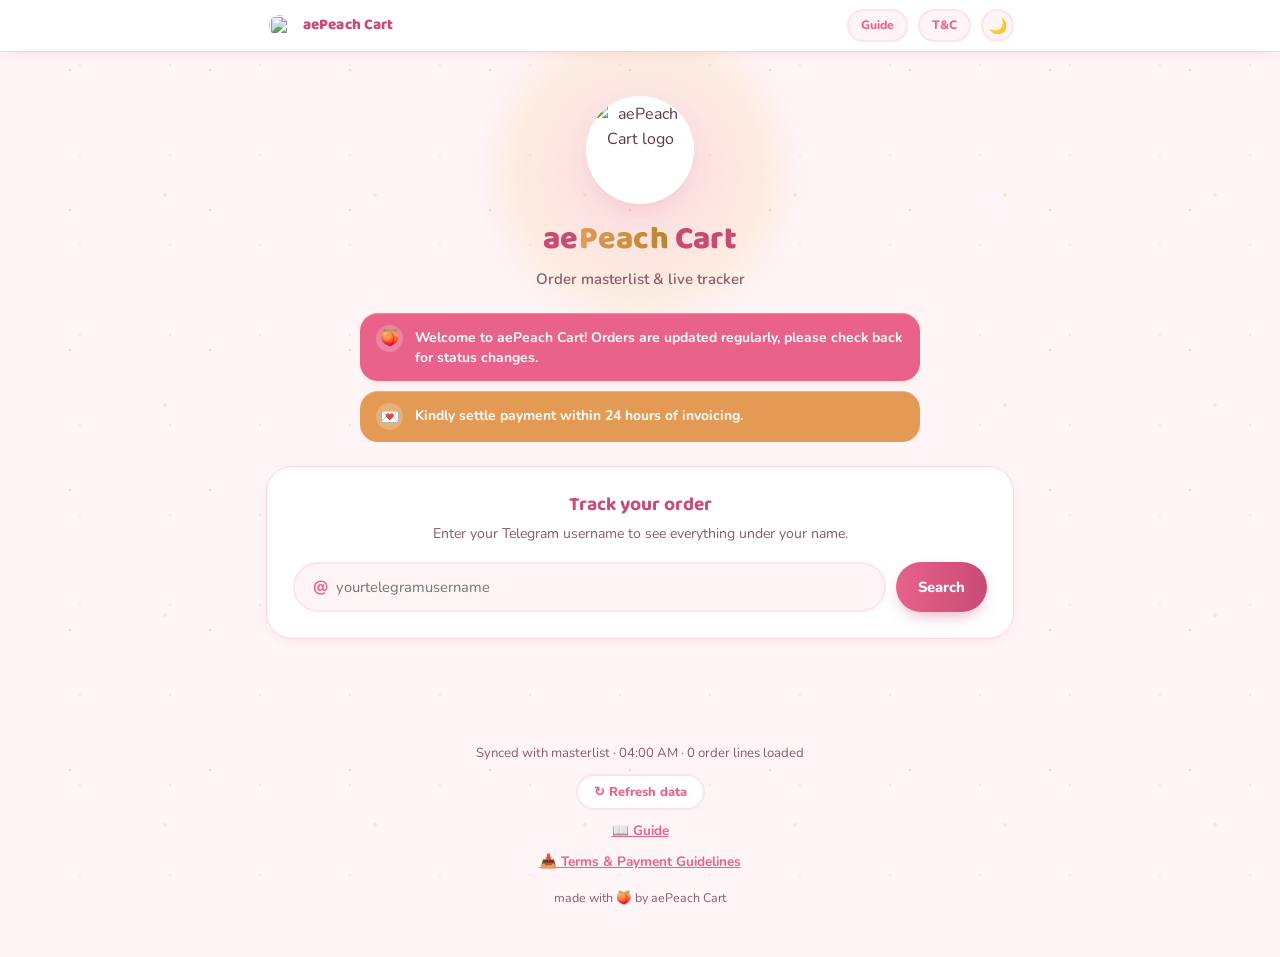
==== commit 429c4ef4: "Update index.html" ====
--- a/index.html
+++ b/index.html
@@ -63,7 +63,7 @@
 
   <!-- Search -->
   <section class="card search-card" aria-labelledby="searchHeading">
-    <h2 id="searchHeading">Track your order 🍑</h2>
+    <h2 id="searchHeading">Track your order</h2>
     <p class="muted">Enter your Telegram username to see everything under your name.</p>
     <form id="searchForm" class="search-form" autocomplete="off">
       <div class="search-input-wrap">
